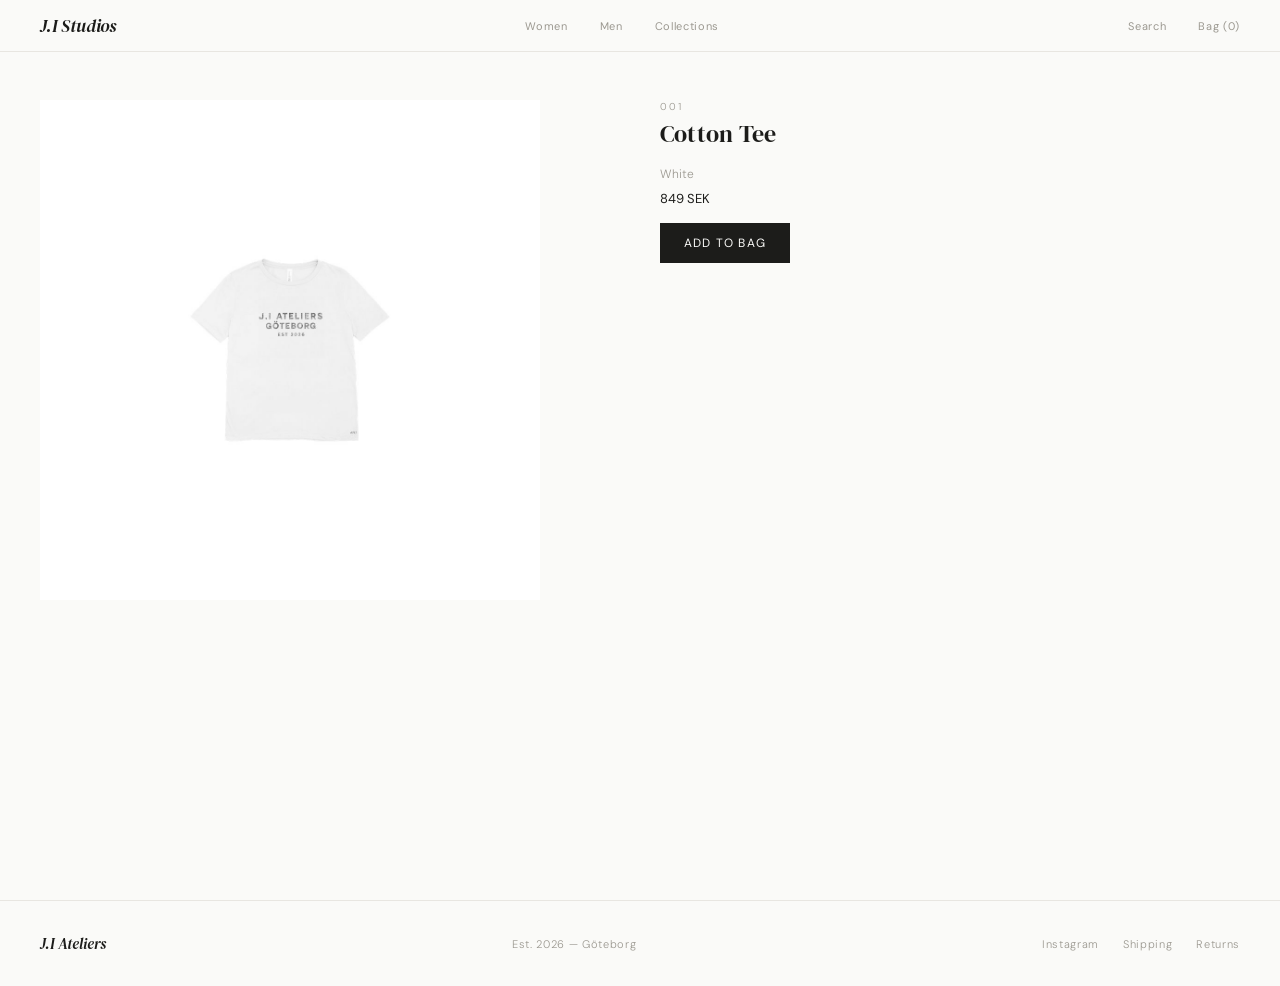
==== product-001.html @ 56116530 "fjolle" ====
<!DOCTYPE html>
<html lang="en">
<head>
<meta charset="UTF-8">
<meta name="viewport" content="width=device-width, initial-scale=1.0">
<title>Cotton Tee - White | J.I Studios</title>
<link href="https://fonts.googleapis.com/css2?family=DM+Serif+Display:ital@0;1&family=DM+Sans:ital,wght@0,300;0,400;1,300&display=swap" rel="stylesheet">
<style>
*, *::before, *::after { box-sizing: border-box; margin: 0; padding: 0; }

:root {
  --white: #FAFAF8;
  --ink: #1C1C1A;
  --mid: #9B9890;
  --light: #E8E6E1;
  --serif: 'DM Serif Display', Georgia, serif;
  --sans: 'DM Sans', sans-serif;
}

html, body {
  background: var(--white);
  color: var(--ink);
  font-family: var(--sans);
  font-weight: 300;
  height: 100%;
}

/* ── HEADER ── */
header {
  position: fixed;
  top: 0; left: 0; right: 0;
  z-index: 100;
  display: flex;
  justify-content: space-between;
  align-items: center;
  padding: 0 40px;
  height: 52px;
  background: var(--white);
  border-bottom: 1px solid var(--light);
}

.logo {
  font-family: var(--serif);
  font-style: italic;
  font-size: 18px;
  letter-spacing: -0.01em;
  color: var(--ink);
}

.header-right {
  display: flex;
  gap: 32px;
  align-items: center;
}

.header-right a, nav a {
  font-size: 11px;
  letter-spacing: 0.06em;
  color: var(--mid);
  text-decoration: none;
  transition: color 0.15s;
  font-weight: 400;
}

.header-right a:hover, nav a:hover { color: var(--ink); }

nav { display: flex; gap: 32px; }

/* ── LAYOUT ── */
main {
  padding-top: 52px;
  min-height: 100vh;
}

/* ── COLLECTIONS NAV ── */
.collections-bar {
  border-bottom: 1px solid var(--light);
  display: flex;
  gap: 0;
  padding: 0 40px;
  overflow-x: auto;
  scrollbar-width: none;
}

.collections-bar::-webkit-scrollbar { display: none; }

.col-tab {
  font-size: 11px;
  letter-spacing: 0.08em;
  text-transform: uppercase;
  color: var(--mid);
  padding: 16px 24px 14px;
  cursor: pointer;
  border-bottom: 1px solid transparent;
  transition: color 0.15s, border-color 0.15s;
  white-space: nowrap;
  background: none;
  border-top: none;
  border-left: none;
  border-right: none;
  font-family: var(--sans);
  font-weight: 400;
  margin-bottom: -1px;
}

.col-tab:hover { color: var(--ink); }
.col-tab.active {
  color: var(--ink);
  border-bottom-color: var(--ink);
}

/* ── PRODUCT GRID ── */
.grid-wrap {
  padding: 48px 40px 80px;
}

.product-grid {
  display: grid;
  grid-template-columns: repeat(4, 1fr);
  gap: 2px;
}

@media (max-width: 900px) {
  .product-grid { grid-template-columns: repeat(2, 1fr); }
}

@media (max-width: 768px) {
  header {
    padding: 0 20px;
    height: 48px;
  }
  .logo {
    font-size: 16px;
  }
  .header-right, nav {
    gap: 16px;
  }
  .header-right a, nav a {
    font-size: 10px;
  }
  .collections-bar {
    padding: 0 20px;
  }
  .col-tab {
    padding: 12px 16px 10px;
    font-size: 10px;
  }
  .grid-wrap {
    padding: 24px 20px 40px;
  }
  .product-info {
    padding: 10px 0 16px;
  }
  .product-name, .product-price {
    font-size: 12px;
  }
  .product-num {
    font-size: 9px;
  }
  .product-color {
    font-size: 11px;
  }
  footer {
    padding: 24px 20px;
    flex-direction: column;
    gap: 16px;
  }
  .footer-links {
    gap: 16px;
  }

  .product-detail {
    flex-direction: column;
    padding: 24px 20px;
    gap: 24px;
  }

  .product-image img {
    max-width: 100%;
  }
}

.product-card {
  cursor: pointer;
  position: relative;
}

.product-img-wrap {
  aspect-ratio: 3/4;
  background: #EEECEA;
  overflow: hidden;
  position: relative;
}

.product-img-wrap img {
  width: 100%;
  height: 100%;
  object-fit: cover;
  object-position: center;
  transform: scale(1.45); /* zoom in to crop out empty space */
}

.product-card:hover .product-img-wrap img {
  transform: scale(1.03);
}

/* Placeholder for cards without images */
.product-img-wrap.no-img {
  display: flex;
  align-items: center;
  justify-content: center;
}

.no-img-label {
  font-family: var(--serif);
  font-style: italic;
  font-size: 13px;
  color: rgba(26,26,26,0.18);
}

.product-info {
  padding: 14px 0 20px;
}

.product-num {
  font-size: 10px;
  letter-spacing: 0.2em;
  color: var(--mid);
  margin-bottom: 4px;
}

.product-name {
  font-size: 13px;
  font-weight: 400;
  color: var(--ink);
  margin-bottom: 3px;
  letter-spacing: 0.01em;
}

.product-color {
  font-size: 12px;
  color: var(--mid);
  margin-bottom: 8px;
}

.product-price {
  font-size: 13px;
  color: var(--ink);
  font-weight: 400;
}

/* Quick add on hover */
.quick-add {
  position: absolute;
  bottom: 0; left: 0; right: 0;
  background: var(--ink);
  color: var(--white);
  font-family: var(--sans);
  font-size: 10px;
  letter-spacing: 0.18em;
  text-transform: uppercase;
  font-weight: 400;
  padding: 13px;
  text-align: center;
  opacity: 0;
  transform: translateY(4px);
  transition: opacity 0.2s, transform 0.2s;
  cursor: pointer;
  border: none;
}

.product-img-wrap:hover .quick-add {
  opacity: 1;
  transform: translateY(0);
}

/* ── FILTER ROW ── */
.filter-row {
  display: flex;
  justify-content: space-between;
  align-items: center;
  margin-bottom: 32px;
}

.filter-count {
  font-size: 11px;
  letter-spacing: 0.06em;
  color: var(--mid);
}

.filter-sort {
  font-size: 11px;
  letter-spacing: 0.06em;
  color: var(--mid);
  cursor: pointer;
  background: none;
  border: none;
  font-family: var(--sans);
  display: flex;
  align-items: center;
  gap: 6px;
  transition: color 0.15s;
}

.filter-sort:hover { color: var(--ink); }

/* ── FOOTER ── */
footer {
  border-top: 1px solid var(--light);
  padding: 32px 40px;
  display: flex;
  justify-content: space-between;
  align-items: center;
}

.footer-logo {
  font-family: var(--serif);
  font-style: italic;
  font-size: 15px;
  color: var(--ink);
}

.footer-meta {
  font-size: 11px;
  letter-spacing: 0.06em;
  color: var(--mid);
}

.footer-links {
  display: flex;
  gap: 24px;
}

.footer-links a {
  font-size: 11px;
  letter-spacing: 0.06em;
  color: var(--mid);
  text-decoration: none;
  transition: color 0.15s;
}

.footer-links a:hover { color: var(--ink); }

.product-detail {
  display: flex;
  padding: 48px 40px;
  gap: 40px;
  align-items: flex-start;
}

.product-image {
  flex: 1;
}

.product-image img {
  width: 100%;
  max-width: 500px;
  height: auto;
}

.product-details {
  flex: 1;
}

.product-details h1 {
  font-family: var(--serif);
  font-size: 24px;
  margin-bottom: 16px;
  font-weight: 400;
}

.add-to-bag {
  background: var(--ink);
  color: var(--white);
  border: none;
  padding: 12px 24px;
  font-family: var(--sans);
  font-size: 12px;
  letter-spacing: 0.1em;
  text-transform: uppercase;
  cursor: pointer;
  margin-top: 16px;
}

</style>
</head>
<body>

<header>
  <div class="logo">J.I Studios</div>
  <nav>
    <a href="#">Women</a>
    <a href="#">Men</a>
    <a href="index.html">Collections</a>
  </nav>
  <div class="header-right">
    <a href="#">Search</a>
    <a href="#">Bag (0)</a>
  </div>
</header>

<main>

  <div class="product-detail">

    <div class="product-image">

      <img src="001.jpg" alt="Cotton Tee">

    </div>

    <div class="product-details">

      <p class="product-num">001</p>

      <h1 class="product-name">Cotton Tee</h1>

      <p class="product-color">White</p>

      <p class="product-price">849 SEK</p>

      <button class="add-to-bag">Add to bag</button>

    </div>

  </div>

</main>

<footer>
  <span class="footer-logo">J.I Ateliers</span>
  <span class="footer-meta">Est. 2026 — Göteborg</span>
  <div class="footer-links">
    <a href="#">Instagram</a>
    <a href="#">Shipping</a>
    <a href="#">Returns</a>
  </div>
</footer>


</body>
</html>
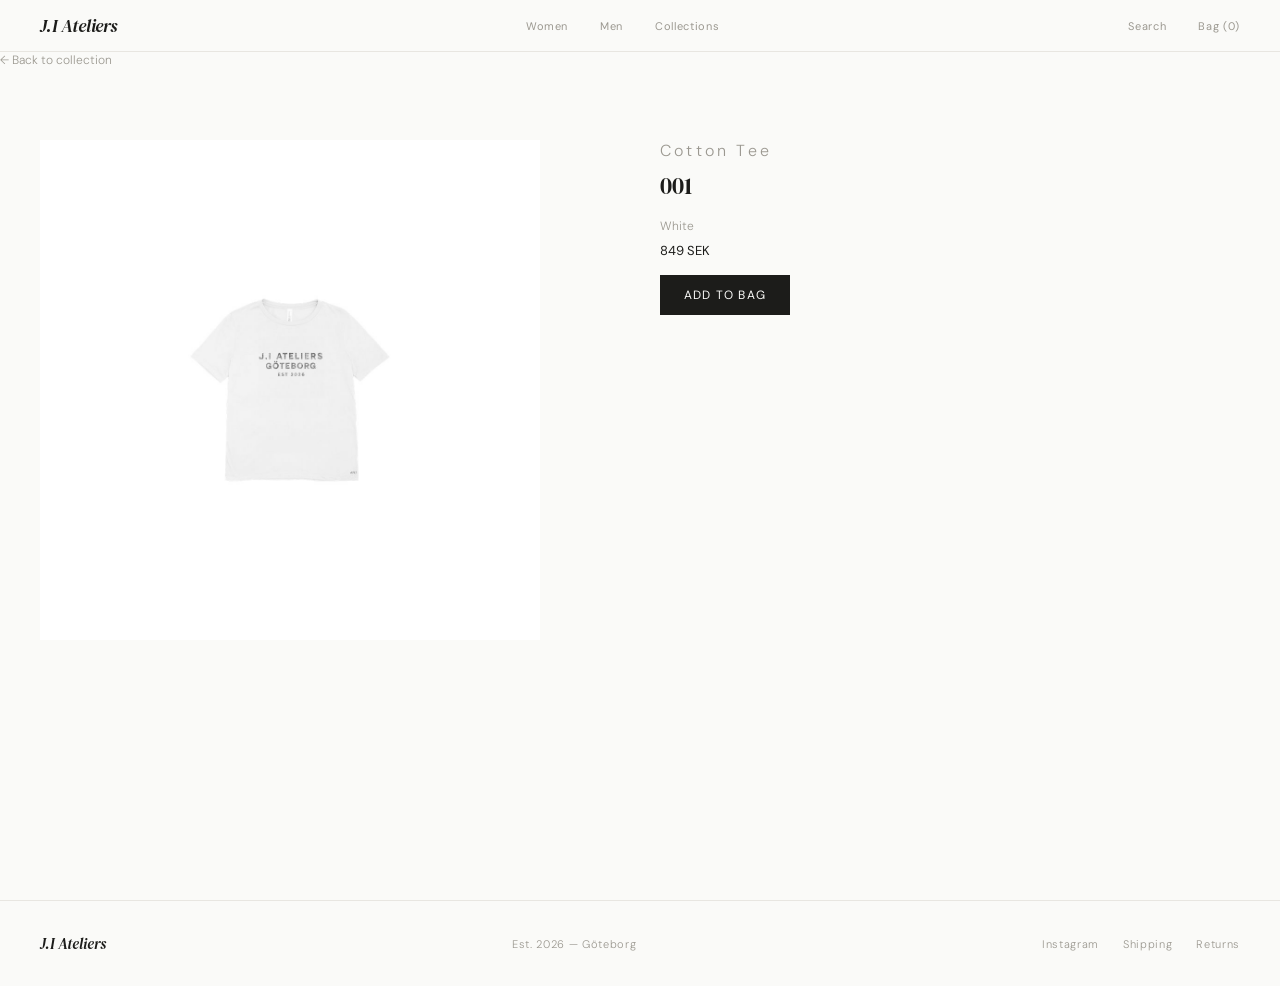
==== commit 7e73343a: "fjolle" ====
--- a/product-001.html
+++ b/product-001.html
@@ -3,7 +3,7 @@
 <head>
 <meta charset="UTF-8">
 <meta name="viewport" content="width=device-width, initial-scale=1.0">
-<title>Cotton Tee - White | J.I Studios</title>
+<title>Cotton Tee - White | J.I Ateliers</title>
 <link href="https://fonts.googleapis.com/css2?family=DM+Serif+Display:ital@0;1&family=DM+Sans:ital,wght@0,300;0,400;1,300&display=swap" rel="stylesheet">
 <style>
 *, *::before, *::after { box-sizing: border-box; margin: 0; padding: 0; }
@@ -382,12 +382,28 @@
   margin-top: 16px;
 }
 
+.product-details .product-num {
+  font-size: 16px;
+  margin-bottom: 8px;
+}
+
+.back-link {
+  font-size: 12px;
+  color: var(--mid);
+  text-decoration: none;
+  margin-bottom: 24px;
+  display: block;
+  transition: color 0.15s;
+}
+
+.back-link:hover { color: var(--ink); }
+
 </style>
 </head>
 <body>
 
 <header>
-  <div class="logo">J.I Studios</div>
+  <div class="logo">J.I Ateliers</div>
   <nav>
     <a href="#">Women</a>
     <a href="#">Men</a>
@@ -401,6 +417,8 @@
 
 <main>
 
+  <a href="index.html" class="back-link">&larr; Back to collection</a>
+
   <div class="product-detail">
 
     <div class="product-image">
@@ -411,9 +429,9 @@
 
     <div class="product-details">
 
-      <p class="product-num">001</p>
-
-      <h1 class="product-name">Cotton Tee</h1>
+      <p class="product-num">Cotton Tee</p>
+
+      <h1 class="product-name">001</h1>
 
       <p class="product-color">White</p>
 
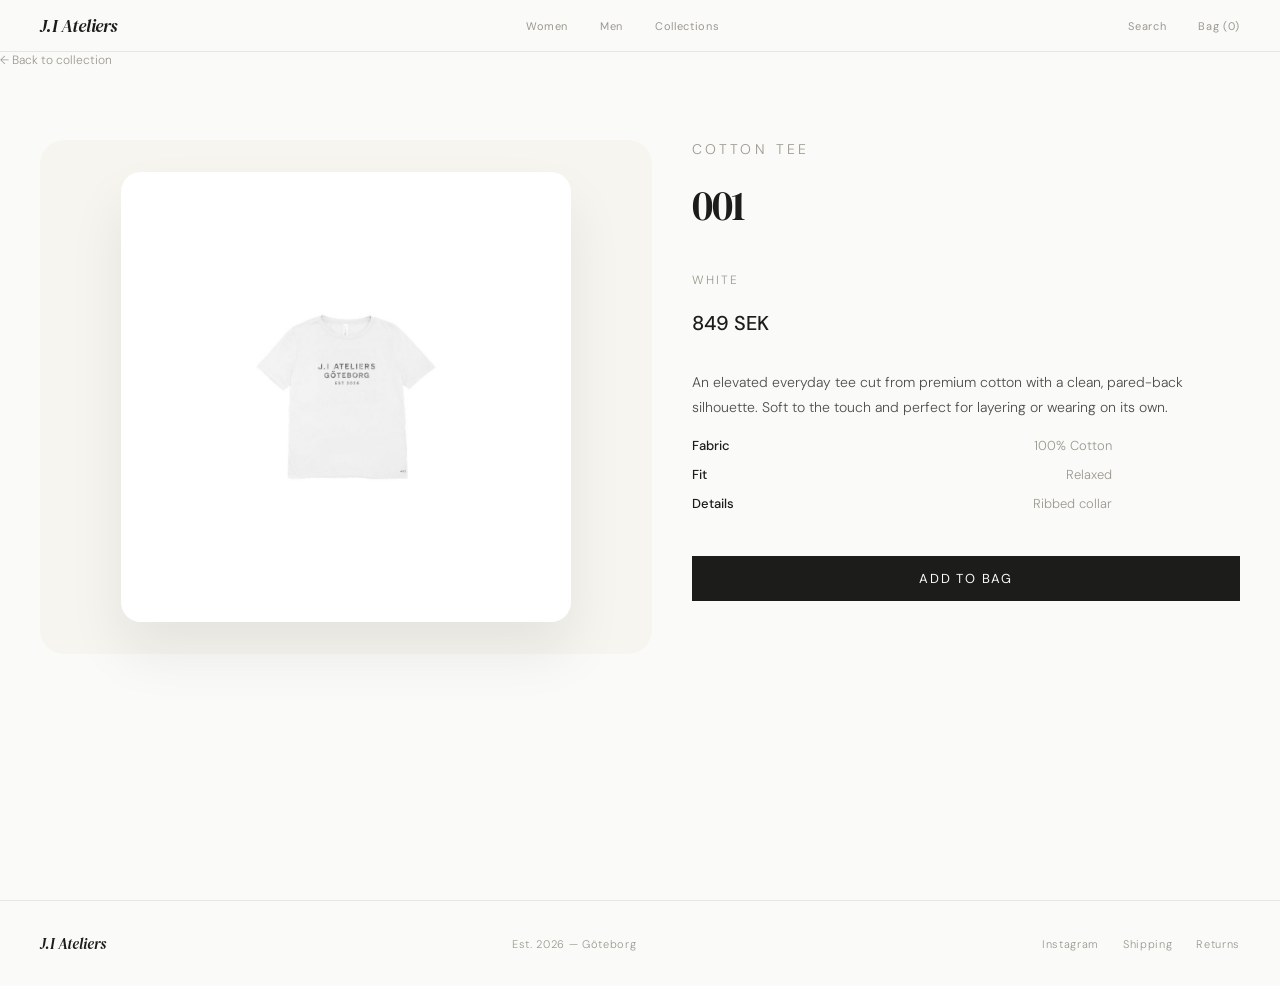
==== commit d7ec0420: "fjolle" ====
--- a/product-001.html
+++ b/product-001.html
@@ -360,31 +360,98 @@
 
 .product-details {
   flex: 1;
+  display: flex;
+  flex-direction: column;
+  gap: 18px;
 }
 
 .product-details h1 {
   font-family: var(--serif);
-  font-size: 24px;
+  font-size: 42px;
+  margin-bottom: 8px;
+  font-weight: 400;
+  letter-spacing: -0.03em;
+}
+
+.product-details .product-num {
+  font-size: 14px;
+  letter-spacing: 0.24em;
+  color: var(--mid);
+  text-transform: uppercase;
+  margin-bottom: 0;
+}
+
+.product-color {
+  font-size: 12px;
+  color: var(--mid);
+  margin-top: 12px;
+  margin-bottom: 4px;
+  text-transform: uppercase;
+  letter-spacing: 0.16em;
+}
+
+.product-price {
+  font-size: 20px;
+  color: var(--ink);
+  font-weight: 500;
   margin-bottom: 16px;
-  font-weight: 400;
+}
+
+.product-description {
+  max-width: 560px;
+  line-height: 1.75;
+  color: rgba(28, 28, 26, 0.78);
+  font-size: 14px;
+}
+
+.product-specs {
+  display: grid;
+  gap: 12px;
+  max-width: 420px;
+  margin-bottom: 18px;
+}
+
+.product-specs div {
+  display: flex;
+  justify-content: space-between;
+  gap: 16px;
+  color: var(--mid);
+  font-size: 13px;
+}
+
+.product-specs div span:first-child {
+  color: var(--ink);
+  font-weight: 500;
 }
 
 .add-to-bag {
   background: var(--ink);
   color: var(--white);
   border: none;
-  padding: 12px 24px;
+  padding: 14px 28px;
   font-family: var(--sans);
-  font-size: 12px;
-  letter-spacing: 0.1em;
+  font-size: 13px;
+  letter-spacing: 0.14em;
   text-transform: uppercase;
   cursor: pointer;
-  margin-top: 16px;
-}
-
-.product-details .product-num {
-  font-size: 16px;
-  margin-bottom: 8px;
+  margin-top: 8px;
+}
+
+.product-image {
+  flex: 1;
+  padding: 32px;
+  background: #F7F5EF;
+  border-radius: 24px;
+  display: flex;
+  align-items: center;
+  justify-content: center;
+}
+
+.product-image img {
+  width: 100%;
+  max-width: 450px;
+  border-radius: 20px;
+  box-shadow: 0 30px 55px rgba(28, 28, 26, 0.08);
 }
 
 .back-link {
@@ -437,6 +504,14 @@
 
       <p class="product-price">849 SEK</p>
 
+      <p class="product-description">An elevated everyday tee cut from premium cotton with a clean, pared-back silhouette. Soft to the touch and perfect for layering or wearing on its own.</p>
+
+      <div class="product-specs">
+        <div><span>Fabric</span><span>100% Cotton</span></div>
+        <div><span>Fit</span><span>Relaxed</span></div>
+        <div><span>Details</span><span>Ribbed collar</span></div>
+      </div>
+
       <button class="add-to-bag">Add to bag</button>
 
     </div>
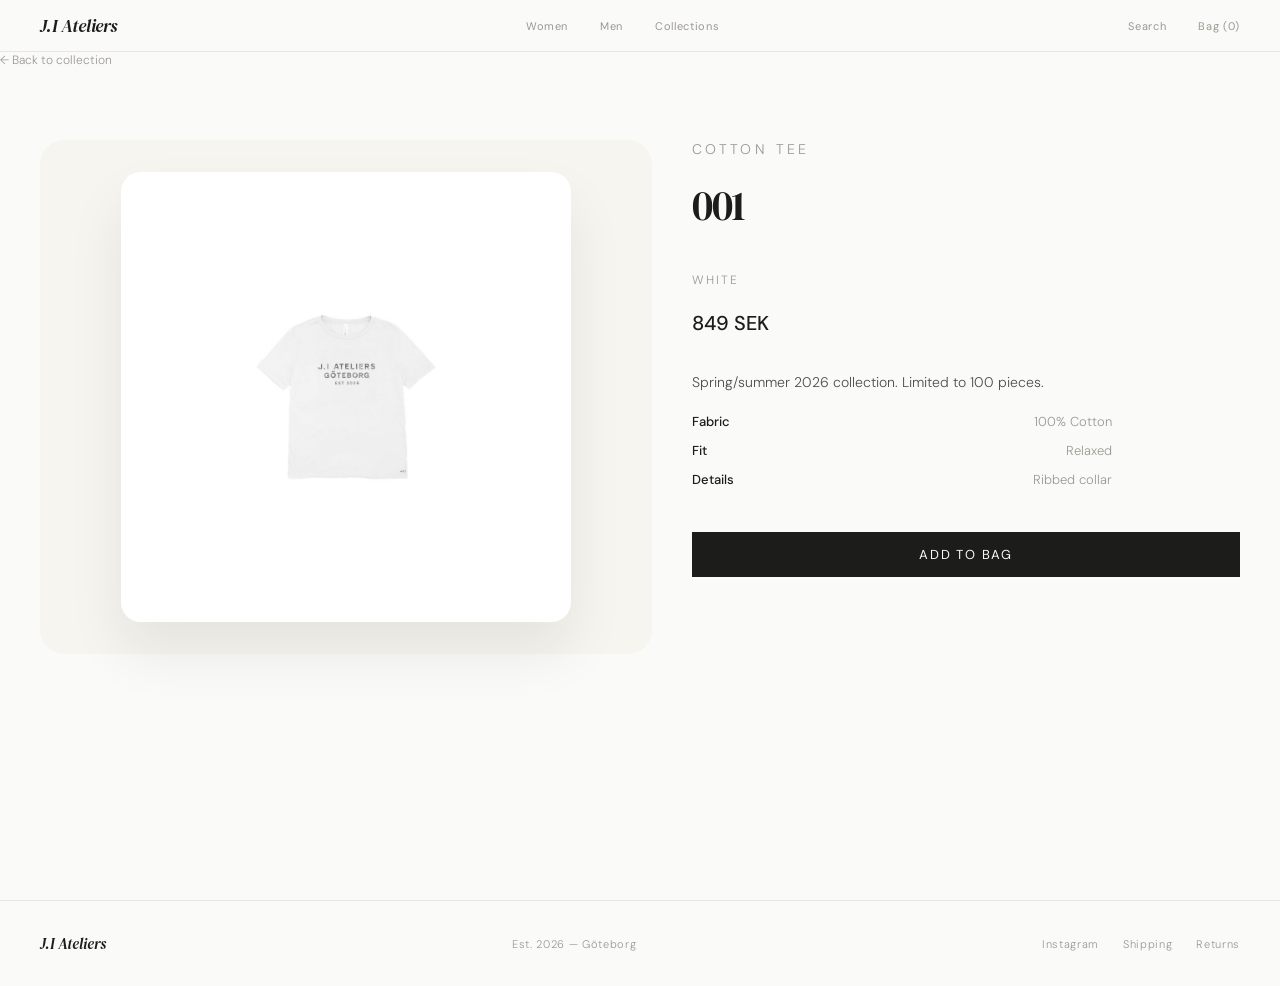
==== commit ce7e2a0c: "fjolle" ====
--- a/product-001.html
+++ b/product-001.html
@@ -504,7 +504,7 @@
 
       <p class="product-price">849 SEK</p>
 
-      <p class="product-description">An elevated everyday tee cut from premium cotton with a clean, pared-back silhouette. Soft to the touch and perfect for layering or wearing on its own.</p>
+      <p class="product-description">Spring/summer 2026 collection. Limited to 100 pieces.</p>
 
       <div class="product-specs">
         <div><span>Fabric</span><span>100% Cotton</span></div>
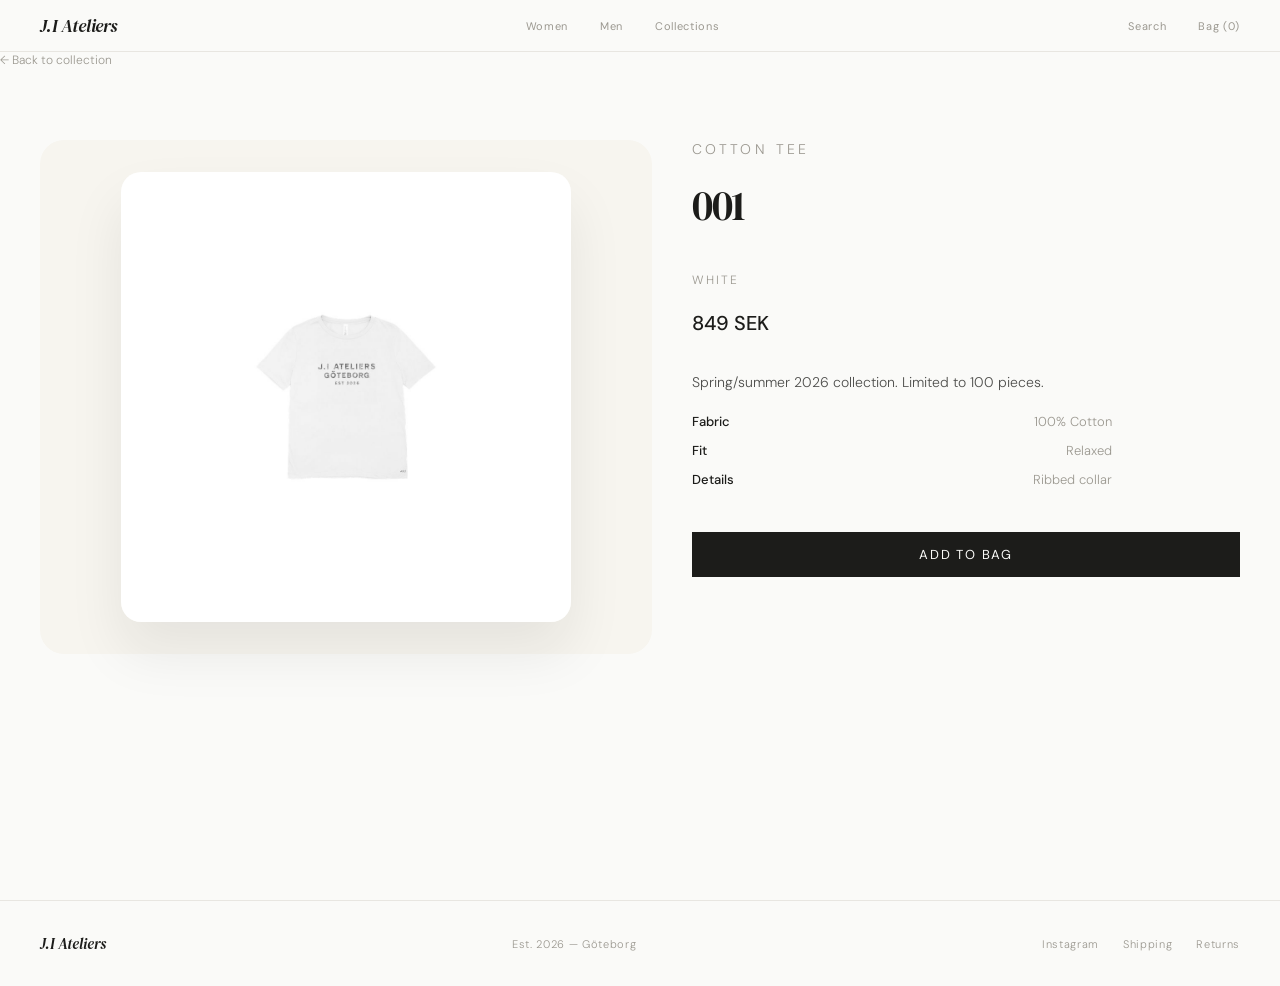
==== commit 24493058: "fjolle" ====
--- a/product-001.html
+++ b/product-001.html
@@ -466,6 +466,7 @@
 .back-link:hover { color: var(--ink); }
 
 </style>
+<link rel="stylesheet" href="cart.css">
 </head>
 <body>
 
@@ -478,9 +479,28 @@
   </nav>
   <div class="header-right">
     <a href="#">Search</a>
-    <a href="#">Bag (0)</a>
+    <a href="#" class="bag-toggle">Bag (<span class="bag-count">0</span>)</a>
   </div>
 </header>
+<div class="cart-overlay" aria-hidden="true" role="dialog" aria-modal="true" aria-labelledby="cart-title">
+  <div class="cart-panel">
+    <div class="cart-header">
+      <h2 id="cart-title">Your bag</h2>
+      <button type="button" class="cart-close" aria-label="Close cart">&times;</button>
+    </div>
+    <div class="cart-body">
+      <div class="cart-items"></div>
+      <div class="cart-empty">Your bag is empty.</div>
+    </div>
+    <div class="cart-footer">
+      <div class="cart-summary">
+        <span>Total</span>
+        <strong class="cart-total">0 SEK</strong>
+      </div>
+      <button type="button" class="checkout-btn">Checkout</button>
+    </div>
+  </div>
+</div>
 
 <main>
 
@@ -512,7 +532,7 @@
         <div><span>Details</span><span>Ribbed collar</span></div>
       </div>
 
-      <button class="add-to-bag">Add to bag</button>
+      <button class="add-to-bag" data-id="item-001" data-title="Cotton Tee" data-name="001" data-color="White" data-price="849">Add to bag</button>
 
     </div>
 
@@ -531,5 +551,6 @@
 </footer>
 
 
+<script src="cart.js"></script>
 </body>
 </html>
--- a/cart.css
+++ b/cart.css
@@ -0,0 +1,164 @@
+.cart-overlay {
+  position: fixed;
+  inset: 0;
+  background: rgba(28, 28, 26, 0.45);
+  display: none;
+  align-items: stretch;
+  justify-content: flex-end;
+  z-index: 600;
+}
+.cart-overlay.visible {
+  display: flex;
+}
+.cart-panel {
+  width: min(420px, 100%);
+  max-width: 460px;
+  background: var(--white);
+  box-shadow: -28px 0 70px rgba(28, 28, 26, 0.14);
+  display: flex;
+  flex-direction: column;
+}
+.cart-header {
+  display: flex;
+  justify-content: space-between;
+  align-items: center;
+  gap: 16px;
+  padding: 24px 24px 16px;
+  border-bottom: 1px solid var(--light);
+}
+.cart-header h2 {
+  font-size: 15px;
+  letter-spacing: 0.12em;
+  text-transform: uppercase;
+  font-weight: 400;
+}
+.cart-close {
+  background: none;
+  border: none;
+  color: var(--ink);
+  font-size: 30px;
+  line-height: 1;
+  cursor: pointer;
+}
+.cart-body {
+  flex: 1;
+  overflow-y: auto;
+  padding: 20px 24px;
+}
+.cart-items {
+  display: flex;
+  flex-direction: column;
+  gap: 18px;
+}
+.cart-item {
+  display: flex;
+  flex-direction: column;
+  gap: 12px;
+  border-bottom: 1px solid rgba(155, 152, 144, 0.16);
+  padding-bottom: 12px;
+}
+.item-info {
+  display: flex;
+  justify-content: space-between;
+  gap: 12px;
+  align-items: flex-start;
+}
+.item-title {
+  font-size: 13px;
+  font-weight: 500;
+  color: var(--ink);
+}
+.item-meta {
+  font-size: 11px;
+  color: var(--mid);
+  margin-top: 4px;
+}
+.item-price {
+  font-size: 13px;
+  color: var(--ink);
+  font-weight: 400;
+  white-space: nowrap;
+}
+.item-actions {
+  display: flex;
+  justify-content: space-between;
+  align-items: center;
+  gap: 16px;
+  flex-wrap: wrap;
+}
+.quantity-control {
+  display: flex;
+  align-items: center;
+  gap: 10px;
+  border: 1px solid var(--light);
+  border-radius: 999px;
+  overflow: hidden;
+}
+.qty-btn {
+  background: none;
+  border: none;
+  width: 34px;
+  height: 34px;
+  display: flex;
+  align-items: center;
+  justify-content: center;
+  color: var(--ink);
+  font-size: 16px;
+  cursor: pointer;
+}
+.qty-btn:hover {
+  background: var(--light);
+}
+.quantity-control span {
+  min-width: 30px;
+  text-align: center;
+  font-size: 12px;
+  color: var(--ink);
+}
+.remove-item {
+  background: none;
+  border: none;
+  color: var(--mid);
+  font-size: 11px;
+  letter-spacing: 0.08em;
+  cursor: pointer;
+  text-decoration: underline;
+  padding: 0;
+}
+.cart-footer {
+  padding: 18px 24px 24px;
+  border-top: 1px solid var(--light);
+}
+.cart-summary {
+  display: flex;
+  justify-content: space-between;
+  align-items: center;
+  margin-bottom: 16px;
+  font-size: 13px;
+}
+.cart-total {
+  font-weight: 600;
+}
+.checkout-btn {
+  width: 100%;
+  background: var(--ink);
+  color: var(--white);
+  border: none;
+  padding: 14px 18px;
+  font-family: var(--sans);
+  font-size: 13px;
+  letter-spacing: 0.14em;
+  text-transform: uppercase;
+  cursor: pointer;
+}
+.cart-empty {
+  color: var(--mid);
+  font-size: 13px;
+  padding: 24px 0;
+  text-align: center;
+}
+@media (max-width: 768px) {
+  .cart-panel {
+    width: 100%;
+  }
+}
